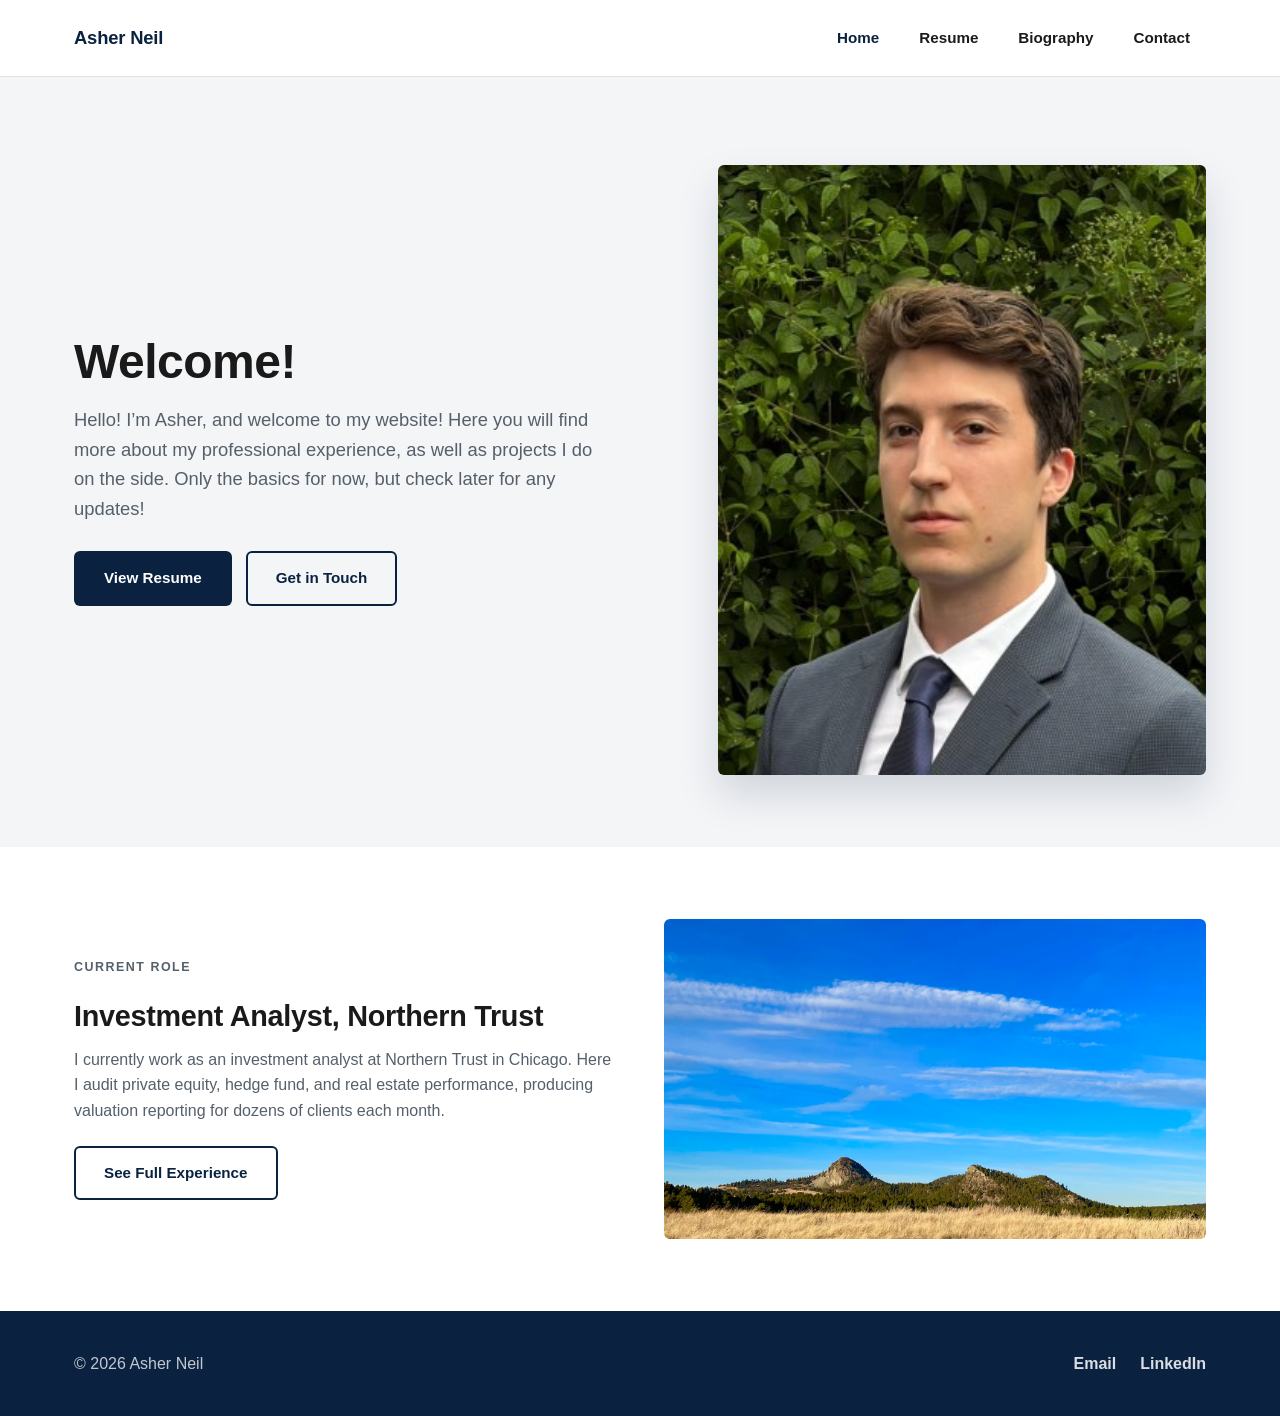
==== index.html @ 1d7300d0 "Initial commit: Asher Neil portfolio website Home, resume, biography, and contact pages with shared " ====
<!DOCTYPE html>
<html lang="en">
<head>
  <meta charset="UTF-8" />
  <meta name="viewport" content="width=device-width, initial-scale=1.0" />
  <title>Asher Neil</title>
  <link rel="stylesheet" href="css/style.css" />
</head>
<body>
  <header class="site-header">
    <nav class="container nav">
      <a href="index.html" class="nav__brand">Asher Neil</a>
      <button class="nav__toggle" aria-label="Toggle navigation">
        <span></span><span></span><span></span>
      </button>
      <div class="nav__links">
        <a href="index.html">Home</a>
        <a href="resume.html">Resume</a>
        <a href="biography.html">Biography</a>
        <a href="contact.html">Contact</a>
      </div>
    </nav>
  </header>

  <section class="hero">
    <div class="container hero--split">
      <div>
        <p class="eyebrow">   </p>
        <h1 class="hero__title">Welcome!</h1>
        <p class="hero__subtitle">
          Hello! I&rsquo;m Asher, and welcome to my website! Here you will
          find more about my professional experience, as well as projects I
          do on the side. Only the basics for now, but check later for any
          updates!
        </p>
        <div class="hero__actions">
          <a href="resume.html" class="btn btn--primary">View Resume</a>
          <a href="contact.html" class="btn btn--outline">Get in Touch</a>
        </div>
      </div>
      <img
        src="Images/Headshot.jfif"
        alt="Portrait of Asher Neil"
        class="hero__portrait"
      />
    </div>
  </section>

  <section class="section">
    <div class="container feature">
      <div>
        <p class="eyebrow">Current Role</p>
        <h2>Investment Analyst, Northern Trust</h2>
        <p>
          I currently work as an investment analyst at Northern Trust 
          in Chicago. Here I audit private equity, hedge fund, and 
          real estate performance, producing valuation reporting for 
          dozens of clients each month.
        </p>
        <a href="resume.html" class="btn btn--outline">See Full Experience</a>
      </div>
      <img
        src="Images/IMG_4263.jpeg"
        alt="Wyoming grassland and mountains"
        class="feature__image"
      />
    </div>
  </section>

  <footer class="site-footer">
    <div class="container">
      <span>&copy; 2026 Asher Neil</span>
      <div class="footer-links">
        <a href="mailto:ashern859@gmail.com">Email</a>
        <a href="https://www.linkedin.com/in/asherneil/" target="_blank" rel="noopener">LinkedIn</a>
      </div>
    </div>
  </footer>

  <script src="js/main.js"></script>
</body>
</html>
---- css/style.css ----
/* ===== Base ===== */
:root {
  --navy: #0a2240;
  --navy-dark: #071831;
  --gray-bg: #f4f5f7;
  --gray-border: #dfe2e7;
  --text: #1a1a1a;
  --text-muted: #55606b;
  --white: #ffffff;
  --max-width: 1180px;
  --radius: 6px;
}

* {
  margin: 0;
  padding: 0;
  box-sizing: border-box;
}

html {
  scroll-behavior: smooth;
}

body {
  font-family: "Helvetica Neue", Arial, "Segoe UI", sans-serif;
  color: var(--text);
  background: var(--white);
  line-height: 1.6;
}

img {
  max-width: 100%;
  display: block;
}

a {
  color: inherit;
  text-decoration: none;
}

ul {
  list-style: none;
}

.container {
  max-width: var(--max-width);
  margin: 0 auto;
  padding: 0 24px;
}

h1, h2, h3 {
  font-weight: 700;
  letter-spacing: -0.01em;
  line-height: 1.15;
}

.eyebrow {
  text-transform: uppercase;
  letter-spacing: 0.12em;
  font-size: 0.78rem;
  font-weight: 700;
  color: var(--navy);
}

.section {
  padding: 72px 0;
}

.section--alt {
  background: var(--gray-bg);
}

.section-heading {
  font-size: 2rem;
  margin-bottom: 12px;
}

.section-sub {
  color: var(--text-muted);
  max-width: 640px;
  margin-bottom: 40px;
}

/* ===== Buttons ===== */
.btn {
  display: inline-block;
  padding: 13px 28px;
  border-radius: var(--radius);
  font-weight: 700;
  font-size: 0.95rem;
  border: 2px solid transparent;
  transition: background 0.15s ease, color 0.15s ease, border-color 0.15s ease;
}

.btn--primary {
  background: var(--navy);
  color: var(--white);
}

.btn--primary:hover {
  background: var(--navy-dark);
}

.btn--outline {
  background: transparent;
  color: var(--navy);
  border-color: var(--navy);
}

.btn--outline:hover {
  background: var(--navy);
  color: var(--white);
}

/* ===== Nav ===== */
.site-header {
  position: sticky;
  top: 0;
  z-index: 100;
  background: var(--white);
  border-bottom: 1px solid var(--gray-border);
  transition: box-shadow 0.2s ease;
}

.site-header.scrolled {
  box-shadow: 0 4px 16px rgba(10, 34, 64, 0.08);
}

.nav {
  display: flex;
  align-items: center;
  justify-content: space-between;
  height: 76px;
}

.nav__brand {
  font-weight: 700;
  font-size: 1.15rem;
  color: var(--navy);
  letter-spacing: -0.01em;
}

.nav__links {
  display: flex;
  gap: 8px;
}

.nav__links a {
  padding: 10px 16px;
  font-weight: 600;
  font-size: 0.95rem;
  color: var(--text);
  border-radius: var(--radius);
  transition: color 0.15s ease, background 0.15s ease;
}

.nav__links a:hover {
  color: var(--navy);
  background: var(--gray-bg);
}

.nav__links a.active {
  color: var(--navy);
}

.nav__toggle {
  display: none;
  flex-direction: column;
  gap: 5px;
  background: none;
  border: none;
  cursor: pointer;
  padding: 8px;
}

.nav__toggle span {
  width: 24px;
  height: 2px;
  background: var(--navy);
  display: block;
}

/* ===== Hero ===== */
.hero {
  padding: 88px 0 72px;
  background: var(--gray-bg);
}

.hero--split {
  display: grid;
  grid-template-columns: 1.1fr 0.9fr;
  gap: 48px;
  align-items: center;
}

.hero__title {
  font-size: 3rem;
  margin-bottom: 16px;
}

.hero__subtitle {
  font-size: 1.15rem;
  color: var(--text-muted);
  margin-bottom: 28px;
  max-width: 520px;
}

.hero__actions {
  display: flex;
  gap: 14px;
  flex-wrap: wrap;
}

.hero__portrait {
  width: 100%;
  aspect-ratio: 4 / 5;
  object-fit: cover;
  border-radius: var(--radius);
  box-shadow: 0 20px 40px rgba(10, 34, 64, 0.15);
}

.hero--simple {
  text-align: left;
}

.hero--simple .hero__title {
  font-size: 2.6rem;
  margin-bottom: 10px;
}

/* ===== Home: feature strip ===== */
.feature {
  display: grid;
  grid-template-columns: 1fr 1fr;
  gap: 48px;
  align-items: center;
}

.feature__image {
  width: 100%;
  height: 320px;
  object-fit: cover;
  border-radius: var(--radius);
}

.feature h2 {
  font-size: 1.8rem;
  margin-bottom: 14px;
}

.feature p {
  color: var(--text-muted);
  margin-bottom: 22px;
}

/* ===== Cards / grid ===== */
.cards {
  display: grid;
  grid-template-columns: repeat(3, 1fr);
  gap: 24px;
}

.card {
  background: var(--white);
  border: 1px solid var(--gray-border);
  border-radius: var(--radius);
  padding: 28px;
}

.card h3 {
  font-size: 1.1rem;
  margin-bottom: 10px;
  color: var(--navy);
}

.card p {
  color: var(--text-muted);
  font-size: 0.95rem;
}

/* ===== Resume ===== */
.resume-contact {
  display: flex;
  flex-wrap: wrap;
  gap: 8px 28px;
  color: var(--text-muted);
  font-size: 0.95rem;
  margin-top: 18px;
}

.resume-contact a:hover {
  color: var(--navy);
  text-decoration: underline;
}

.entry {
  border-left: 3px solid var(--navy);
  padding-left: 24px;
  margin-bottom: 40px;
}

.entry:last-child {
  margin-bottom: 0;
}

.entry__head {
  display: flex;
  justify-content: space-between;
  flex-wrap: wrap;
  gap: 6px;
  margin-bottom: 4px;
}

.entry__role {
  font-size: 1.15rem;
  font-weight: 700;
}

.entry__dates {
  color: var(--text-muted);
  font-size: 0.9rem;
  font-weight: 600;
  white-space: nowrap;
}

.entry__org {
  color: var(--navy);
  font-weight: 600;
  margin-bottom: 10px;
}

.entry__summary {
  font-style: italic;
  color: var(--text-muted);
  margin-bottom: 12px;
}

.entry ul {
  padding-left: 4px;
}

.entry li {
  position: relative;
  padding-left: 18px;
  margin-bottom: 8px;
}

.entry li::before {
  content: "";
  position: absolute;
  left: 0;
  top: 0.6em;
  width: 6px;
  height: 6px;
  background: var(--navy);
  border-radius: 50%;
}

.entry li strong {
  color: var(--text);
}

.skill-list li {
  position: relative;
  padding-left: 18px;
  margin-bottom: 8px;
}

.skill-list li::before {
  content: "";
  position: absolute;
  left: 0;
  top: 0.6em;
  width: 6px;
  height: 6px;
  background: var(--navy);
  border-radius: 50%;
}

.divider-image {
  width: 100%;
  height: 260px;
  object-fit: cover;
  border-radius: var(--radius);
  margin: 8px 0 64px;
}

.two-col {
  display: grid;
  grid-template-columns: 2fr 1fr;
  gap: 56px;
}

/* ===== Biography ===== */
.placeholder-note {
  background: #fff8e6;
  border: 1px solid #f0d78c;
  color: #6b5a10;
  padding: 14px 18px;
  border-radius: var(--radius);
  font-size: 0.9rem;
  margin-bottom: 28px;
}

.bio-text p {
  margin-bottom: 18px;
  color: var(--text-muted);
}

.bio-photo {
  width: 100%;
  height: 340px;
  object-fit: cover;
  border-radius: var(--radius);
  margin-bottom: 16px;
}

/* ===== Contact ===== */
.contact-grid {
  display: grid;
  grid-template-columns: repeat(2, 1fr);
  gap: 24px;
}

.contact-card {
  background: var(--white);
  border: 1px solid var(--gray-border);
  border-radius: var(--radius);
  padding: 32px;
  transition: border-color 0.15s ease, box-shadow 0.15s ease;
}

.contact-card:hover {
  border-color: var(--navy);
  box-shadow: 0 10px 24px rgba(10, 34, 64, 0.08);
}

.contact-card .eyebrow {
  display: block;
  margin-bottom: 10px;
}

.contact-card__value {
  font-size: 1.2rem;
  font-weight: 700;
}

/* ===== Footer ===== */
.site-footer {
  background: var(--navy);
  color: rgba(255, 255, 255, 0.75);
  padding: 40px 0;
}

.site-footer .container {
  display: flex;
  justify-content: space-between;
  align-items: center;
  flex-wrap: wrap;
  gap: 16px;
}

.site-footer a {
  color: rgba(255, 255, 255, 0.85);
  font-weight: 600;
}

.site-footer a:hover {
  color: var(--white);
}

.footer-links {
  display: flex;
  gap: 24px;
}

/* ===== Responsive ===== */
@media (max-width: 900px) {
  .hero--split {
    grid-template-columns: 1fr;
  }

  .hero__portrait {
    max-width: 340px;
  }

  .feature {
    grid-template-columns: 1fr;
  }

  .cards {
    grid-template-columns: 1fr 1fr;
  }

  .two-col {
    grid-template-columns: 1fr;
  }

  .contact-grid {
    grid-template-columns: 1fr;
  }
}

@media (max-width: 600px) {
  .nav__links {
    position: absolute;
    top: 76px;
    left: 0;
    right: 0;
    background: var(--white);
    border-bottom: 1px solid var(--gray-border);
    flex-direction: column;
    padding: 12px 24px 20px;
    gap: 4px;
    display: none;
  }

  .nav__links.open {
    display: flex;
  }

  .nav__toggle {
    display: flex;
  }

  .hero__title {
    font-size: 2.2rem;
  }

  .cards {
    grid-template-columns: 1fr;
  }

  .entry__head {
    flex-direction: column;
  }

  .site-footer .container {
    flex-direction: column;
    text-align: center;
  }
}
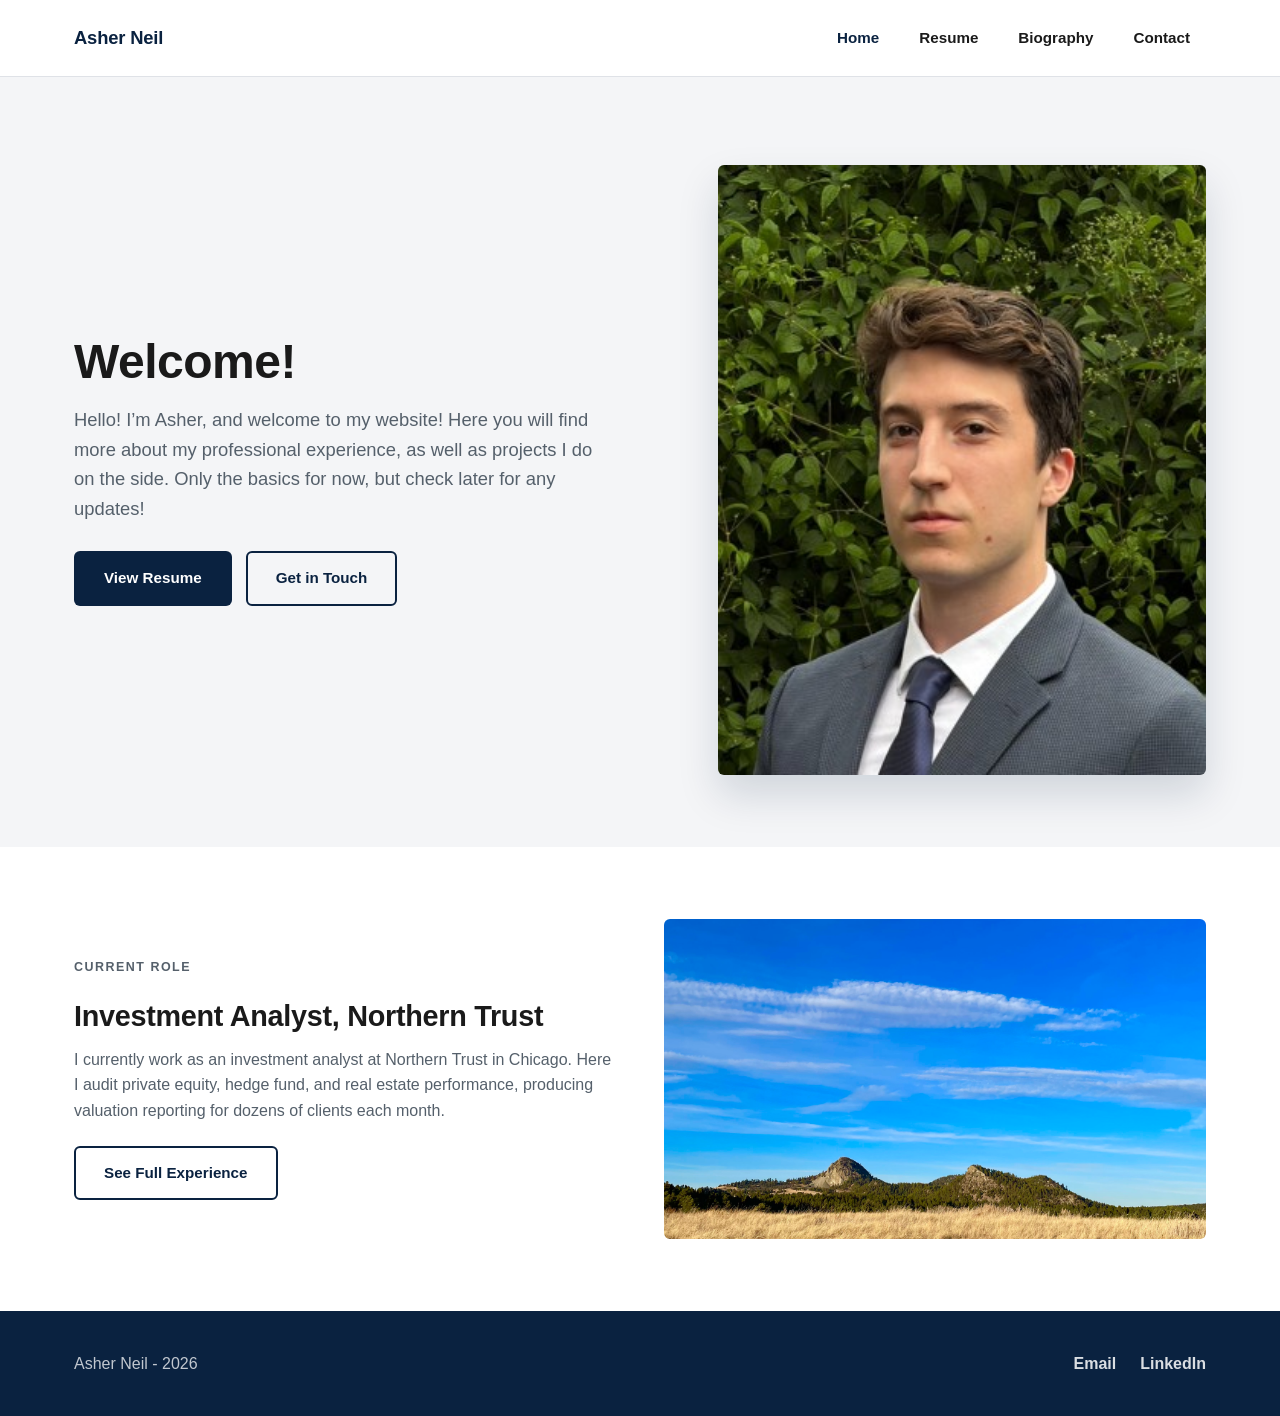
==== commit 495da697: "Update footer copyright text format" ====
--- a/index.html
+++ b/index.html
@@ -69,7 +69,7 @@
 
   <footer class="site-footer">
     <div class="container">
-      <span>&copy; 2026 Asher Neil</span>
+      <span>Asher Neil - 2026</span>
       <div class="footer-links">
         <a href="mailto:ashern859@gmail.com">Email</a>
         <a href="https://www.linkedin.com/in/asherneil/" target="_blank" rel="noopener">LinkedIn</a>
